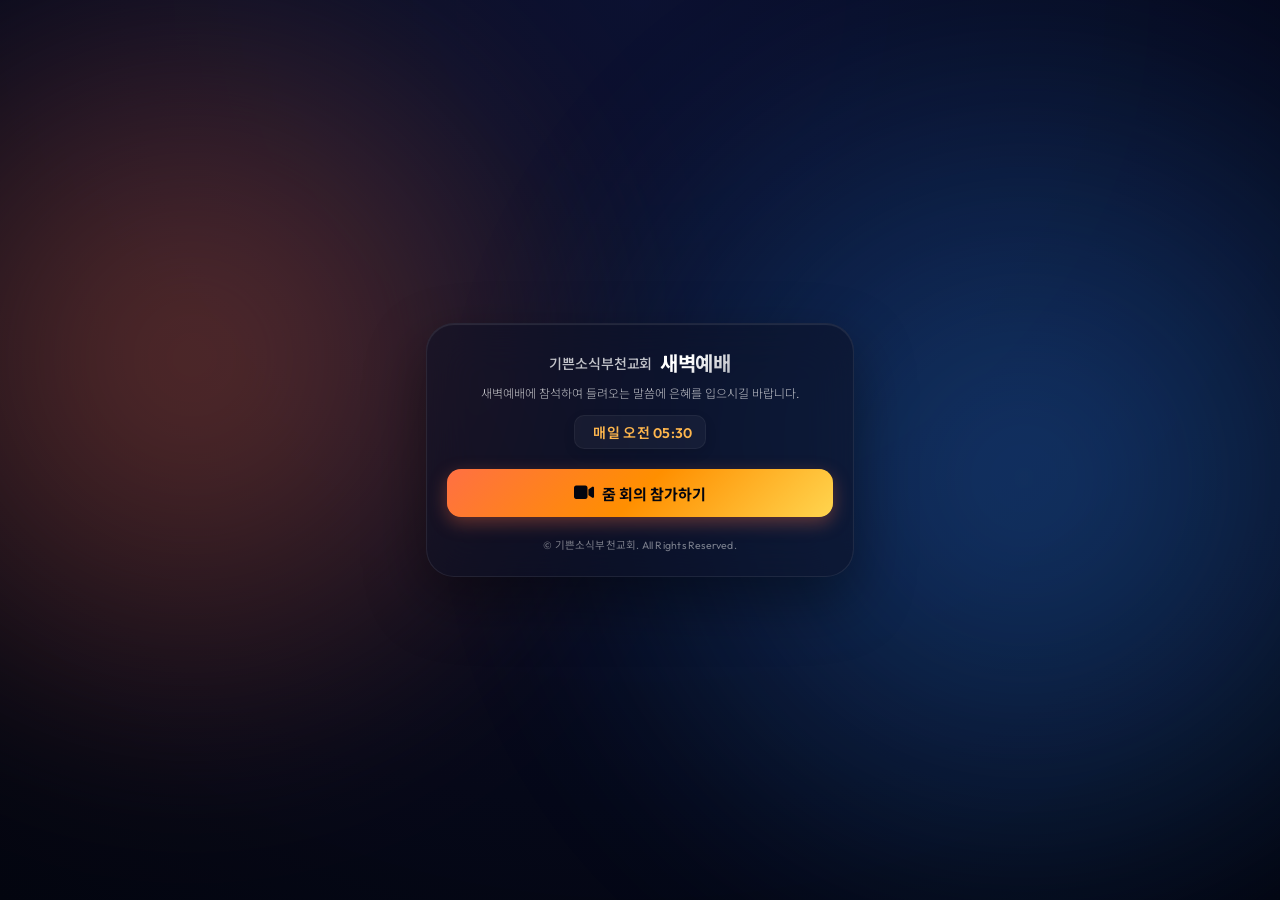
==== index.html @ c391fa34 "Initial commit: compact and minimal Zoom landing page" ====
<!DOCTYPE html>
<html lang="ko">
<head>
  <meta charset="UTF-8">
  <meta name="viewport" content="width=device-width, initial-scale=1.0, maximum-scale=1.0, user-scalable=no">
  <title>기쁜소식부천교회 새벽예배 안내</title>
  
  <!-- SEO Meta Tags -->
  <meta name="description" content="기쁜소식부천교회 새벽예배 줌(Zoom) 참가 및 예배 안내 페이지입니다. 매일 오전 05:30 온라인으로 함께 예배를 드려보세요.">
  <meta name="theme-color" content="#0a0f24">
  
  <!-- Google Fonts -->
  <link rel="preconnect" href="https://fonts.googleapis.com">
  <link rel="preconnect" href="https://fonts.gstatic.com" crossorigin>
  <link href="https://fonts.googleapis.com/css2?family=Noto+Sans+KR:wght@300;400;500;700&family=Outfit:wght@300;400;500;600;700&display=swap" rel="stylesheet">
  
  <!-- FontAwesome Icons -->
  <link rel="stylesheet" href="https://cdnjs.cloudflare.com/ajax/libs/font-awesome/6.4.0/css/all.min.css">
  
  <!-- Custom Styles -->
  <link rel="stylesheet" href="index.css">
</head>
<body>
  <!-- Animated Background Elements -->
  <div class="bg-gradient-overlay"></div>
  <div class="glow-orb" id="orb-1"></div>
  <div class="glow-orb" id="orb-2"></div>
  
  <div class="app-container">
    <main class="card-container">
      <!-- Header Section -->
      <header class="header-section">
        <h1 class="main-title">
          <span id="church-title" class="church-title">기쁜소식부천교회</span>
          <span class="service-badge">새벽예배</span>
        </h1>
        <p id="service-subtitle" class="service-subtitle">새벽예배에 참석하여 들려오는 말씀에 은혜를 입으시길 바랍니다.</p>
        
        <div class="time-card">
          <i class="fa-regular fa-clock-three clock-icon"></i>
          <span id="service-time" class="time-text">매일 오전 05:30</span>
        </div>
      </header>

      <!-- Main Action: Join Zoom -->
      <section class="action-section">
        <a id="btn-join-zoom" href="#" target="_blank" class="join-button">
          <span class="pulse-effect"></span>
          <i class="fa-solid fa-video join-icon"></i>
          <span>줌 회의 참가하기</span>
        </a>
      </section>

      <!-- Zoom Connection Credentials (Hidden as requested) -->
      <!--
      <section class="credentials-section">
        ...
      </section>
      -->

      <!-- Bible Verse Card (Hidden in Minimal View)
      <section class="verse-section">
        <div class="verse-card">
          <i class="fa-solid fa-quote-left quote-icon top"></i>
          <p id="txt-bible-verse" class="verse-text">“하나님은 영이시니 예배하는 자가 신령과 진정으로 예배할찌니라” (요4:24)</p>
          <i class="fa-solid fa-quote-right quote-icon bottom"></i>
        </div>
      </section>
      -->

      <!-- Guidelines Section (Hidden in Minimal View)
      <section class="guidelines-section">
        <div class="guidelines-box">
          <i class="fa-solid fa-circle-info info-icon"></i>
          <p id="txt-instructions" class="guidelines-text">
            인터넷으로 예배를 드리시는 분은 화면을 켜고 바르게 앉아 오프라인 예배에 참석하는 마음으로 임해주시기 바랍니다.
          </p>
        </div>
      </section>
      -->
      
      <!-- Footer Copyright -->
      <footer class="footer-section">
        <p>&copy; 기쁜소식부천교회. All Rights Reserved.</p>
      </footer>
    </main>
  </div>

  <!-- Configuration and Logic Scripts -->
  <script src="config.js"></script>
  <script src="index.js"></script>
</body>
</html>
---- index.css ----
/* ==========================================
   Design System: Dawn & Glow (새벽 테마)
   ========================================== */

:root {
  /* Colors */
  --bg-dark: #060919;
  --bg-darker: #03050f;
  --card-bg: rgba(255, 255, 255, 0.03);
  --card-border: rgba(255, 255, 255, 0.08);
  
  --primary-glow: rgba(255, 152, 0, 0.15);
  --secondary-glow: rgba(45, 140, 255, 0.12);
  
  /* Accent Colors */
  --color-dawn-gold: #ffb74d;
  --color-dawn-orange: #ff7043;
  --color-sun: #ffd54f;
  --color-zoom: #2d8cff;
  
  /* Text Colors */
  --text-primary: #ffffff;
  --text-secondary: rgba(255, 255, 255, 0.75);
  --text-muted: rgba(255, 255, 255, 0.45);
  --text-verse: #ffe082;
  
  /* Typography */
  --font-family: 'Outfit', 'Noto Sans KR', -apple-system, BlinkMacSystemFont, 'Segoe UI', Roboto, Helvetica, Arial, sans-serif;
  
  /* Transitions */
  --transition-smooth: all 0.3s cubic-bezier(0.4, 0, 0.2, 1);
  --transition-bounce: all 0.5s cubic-bezier(0.175, 0.885, 0.32, 1.275);
}

/* Reset & Base Styles */
* {
  margin: 0;
  padding: 0;
  box-sizing: border-box;
  -webkit-tap-highlight-color: transparent;
}

body {
  font-family: var(--font-family);
  background-color: var(--bg-dark);
  color: var(--text-primary);
  min-height: 100vh;
  display: flex;
  justify-content: center;
  align-items: center;
  overflow-x: hidden;
  position: relative;
}

/* Smooth custom scrollbar for mobile browser */
::-webkit-scrollbar {
  width: 6px;
}
::-webkit-scrollbar-track {
  background: var(--bg-darker);
}
::-webkit-scrollbar-thumb {
  background: rgba(255, 255, 255, 0.15);
  border-radius: 3px;
}
::-webkit-scrollbar-thumb:hover {
  background: rgba(255, 255, 255, 0.3);
}

/* Ambient Background Glows */
.bg-gradient-overlay {
  position: fixed;
  top: 0;
  left: 0;
  width: 100vw;
  height: 100vh;
  background: radial-gradient(circle at 50% 0%, rgba(13, 20, 56, 0.8) 0%, var(--bg-darker) 100%);
  z-index: -3;
}

.glow-orb {
  position: fixed;
  border-radius: 50%;
  filter: blur(80px);
  opacity: 0.35;
  z-index: -2;
  pointer-events: none;
}

#orb-1 {
  top: -10%;
  left: -20%;
  width: 70vw;
  height: 70vw;
  background: radial-gradient(circle, var(--color-dawn-orange) 0%, transparent 70%);
  animation: floatOrb1 15s infinite alternate ease-in-out;
}

#orb-2 {
  bottom: -10%;
  right: -20%;
  width: 80vw;
  height: 80vw;
  background: radial-gradient(circle, var(--color-zoom) 0%, transparent 70%);
  animation: floatOrb2 20s infinite alternate ease-in-out;
}

/* Animations for Background Orbs */
@keyframes floatOrb1 {
  0% { transform: translate(0, 0) scale(1); }
  100% { transform: translate(8%, 10%) scale(1.15); }
}

@keyframes floatOrb2 {
  0% { transform: translate(0, 0) scale(1); }
  100% { transform: translate(-10%, -8%) scale(0.9); }
}

/* App Container */
.app-container {
  width: 100%;
  max-width: 460px;
  padding: 16px;
  display: flex;
  justify-content: center;
  align-items: center;
  min-height: 100vh;
}

/* Glass Card Container */
.card-container {
  width: 100%;
  background: rgba(13, 17, 38, 0.55);
  backdrop-filter: blur(24px);
  -webkit-backdrop-filter: blur(24px);
  border: 1px solid var(--card-border);
  border-radius: 28px;
  padding: 24px 20px;
  box-shadow: 0 24px 60px rgba(0, 0, 0, 0.4), 
              inset 0 1px 1px rgba(255, 255, 255, 0.1);
  display: flex;
  flex-direction: column;
  gap: 20px;
  position: relative;
  overflow: hidden;
  animation: slideUpFade 0.8s cubic-bezier(0.16, 1, 0.3, 1);
}

@keyframes slideUpFade {
  from {
    opacity: 0;
    transform: translateY(30px);
  }
  to {
    opacity: 1;
    transform: translateY(0);
  }
}

/* Header Section */
.header-section {
  display: flex;
  flex-direction: column;
  align-items: center;
  text-align: center;
  position: relative;
}

.logo-container {
  width: 48px;
  height: 48px;
  background: linear-gradient(135deg, rgba(255, 112, 67, 0.25) 0%, rgba(255, 213, 79, 0.25) 100%);
  border: 1px solid rgba(255, 171, 64, 0.3);
  border-radius: 14px;
  display: flex;
  justify-content: center;
  align-items: center;
  margin-bottom: 10px;
  box-shadow: 0 6px 18px rgba(255, 112, 67, 0.15);
  position: relative;
}

.dawn-logo-icon {
  font-size: 20px;
  background: linear-gradient(135deg, var(--color-sun) 0%, var(--color-dawn-orange) 100%);
  -webkit-background-clip: text;
  -webkit-text-fill-color: transparent;
  animation: gentlePulse 3s infinite alternate ease-in-out;
}

@keyframes gentlePulse {
  0% { transform: scale(1); filter: drop-shadow(0 0 2px rgba(255, 213, 79, 0.3)); }
  100% { transform: scale(1.08); filter: drop-shadow(0 0 10px rgba(255, 112, 67, 0.6)); }
}

.main-title {
  display: flex;
  align-items: center;
  justify-content: center;
  gap: 8px;
  margin-bottom: 8px;
  flex-wrap: wrap;
}

.church-title {
  font-size: 14px;
  font-weight: 500;
  letter-spacing: -0.01em;
  color: var(--text-secondary);
}

.service-badge {
  font-size: 20px;
  font-weight: 700;
  letter-spacing: -0.02em;
  background: linear-gradient(135deg, #ffffff 40%, rgba(255, 255, 255, 0.7) 100%);
  -webkit-background-clip: text;
  -webkit-text-fill-color: transparent;
}

.service-subtitle {
  font-size: 12px;
  color: var(--text-secondary);
  line-height: 1.5;
  max-width: 90%;
  margin-bottom: 12px;
  font-weight: 300;
}

.time-card {
  display: flex;
  align-items: center;
  gap: 6px;
  background: rgba(255, 255, 255, 0.04);
  border: 1px solid rgba(255, 255, 255, 0.05);
  border-radius: 10px;
  padding: 6px 12px;
  box-shadow: 0 4px 12px rgba(0, 0, 0, 0.1);
}

.clock-icon {
  font-size: 14px;
  color: var(--color-dawn-gold);
}

.time-text {
  font-size: 14px;
  font-weight: 600;
  color: var(--color-dawn-gold);
  letter-spacing: 0.02em;
}

/* Action: Join Zoom Button */
.action-section {
  width: 100%;
  display: flex;
  justify-content: center;
}

.join-button {
  width: 100%;
  height: 48px;
  border-radius: 14px;
  border: none;
  background: linear-gradient(135deg, var(--color-dawn-orange) 0%, #ff8f00 50%, var(--color-sun) 100%);
  color: #03050f;
  font-family: var(--font-family);
  font-size: 15px;
  font-weight: 700;
  text-decoration: none;
  display: flex;
  justify-content: center;
  align-items: center;
  gap: 8px;
  cursor: pointer;
  position: relative;
  z-index: 1;
  box-shadow: 0 6px 18px rgba(255, 112, 67, 0.35);
  transition: var(--transition-bounce);
  overflow: hidden;
}

.join-button:hover, .join-button:focus {
  transform: translateY(-2px) scale(1.02);
  box-shadow: 0 12px 30px rgba(255, 112, 67, 0.5);
  outline: none;
}

.join-button:active {
  transform: translateY(1px) scale(0.98);
}

/* Pulse Glow Effect behind join button */
.pulse-effect {
  position: absolute;
  top: 0;
  left: 0;
  width: 100%;
  height: 100%;
  border-radius: 14px;
  background: inherit;
  z-index: -1;
  opacity: 0.5;
  animation: pulseButton 2s infinite ease-out;
}

@keyframes pulseButton {
  0% { transform: scale(1); opacity: 0.5; }
  100% { transform: scale(1.15, 1.25); opacity: 0; }
}

.join-icon {
  font-size: 18px;
}

/* Credentials Section */
.credentials-section {
  display: flex;
  flex-direction: column;
  gap: 12px;
}

.section-title {
  font-size: 12px;
  font-weight: 600;
  letter-spacing: 0.05em;
  color: var(--text-muted);
  text-transform: uppercase;
  margin-bottom: 2px;
}

.credential-row {
  display: flex;
  justify-content: space-between;
  align-items: center;
  background: rgba(255, 255, 255, 0.03);
  border: 1px solid rgba(255, 255, 255, 0.06);
  border-radius: 12px;
  padding: 10px 14px;
  transition: var(--transition-smooth);
}

.credential-row:hover {
  background: rgba(255, 255, 255, 0.05);
  border-color: rgba(255, 255, 255, 0.1);
}

.credential-info {
  display: flex;
  flex-direction: column;
  gap: 2px;
}

.credential-label {
  font-size: 10.5px;
  color: var(--text-muted);
  font-weight: 500;
}

.credential-value {
  font-size: 15.5px;
  font-weight: 600;
  letter-spacing: 0.02em;
  font-family: 'Outfit', sans-serif;
  color: var(--text-primary);
}

.copy-button {
  background: rgba(255, 255, 255, 0.05);
  border: 1px solid rgba(255, 255, 255, 0.1);
  border-radius: 8px;
  padding: 6px 12px;
  color: var(--text-secondary);
  font-family: var(--font-family);
  font-size: 11.5px;
  font-weight: 500;
  cursor: pointer;
  display: flex;
  align-items: center;
  gap: 6px;
  transition: var(--transition-bounce);
}

.copy-button:hover, .copy-button:focus {
  background: rgba(255, 255, 255, 0.1);
  color: var(--text-primary);
  border-color: rgba(255, 255, 255, 0.2);
  outline: none;
}

.copy-button:active {
  transform: scale(0.95);
}

/* Copied Success State */
.copy-button.copied {
  background: rgba(76, 175, 80, 0.15);
  border-color: rgba(76, 175, 80, 0.4);
  color: #81c784;
  animation: popScale 0.3s cubic-bezier(0.175, 0.885, 0.32, 1.275);
}

@keyframes popScale {
  0% { transform: scale(1); }
  50% { transform: scale(1.15); }
  100% { transform: scale(1); }
}

/* Bible Verse Section */
.verse-section {
  width: 100%;
}

.verse-card {
  position: relative;
  background: linear-gradient(135deg, rgba(255, 171, 64, 0.03) 0%, rgba(255, 112, 67, 0.03) 100%);
  border: 1px dashed rgba(255, 171, 64, 0.15);
  border-radius: 20px;
  padding: 24px 28px;
  text-align: center;
}

.quote-icon {
  position: absolute;
  font-size: 14px;
  color: rgba(255, 171, 64, 0.18);
}

.quote-icon.top {
  top: 14px;
  left: 16px;
}

.quote-icon.bottom {
  bottom: 14px;
  right: 16px;
}

.verse-text {
  font-size: 13.5px;
  font-weight: 400;
  line-height: 1.7;
  color: var(--text-verse);
  letter-spacing: -0.01em;
}

/* Guidelines Box */
.guidelines-section {
  width: 100%;
}

.guidelines-box {
  display: flex;
  gap: 12px;
  background: rgba(45, 140, 255, 0.04);
  border: 1px solid rgba(45, 140, 255, 0.08);
  border-radius: 16px;
  padding: 14px 16px;
}

.info-icon {
  font-size: 14px;
  color: var(--color-zoom);
  margin-top: 2px;
  flex-shrink: 0;
}

.guidelines-text {
  font-size: 12px;
  color: rgba(255, 255, 255, 0.65);
  line-height: 1.6;
  font-weight: 300;
}

/* Footer Copyright */
.footer-section {
  text-align: center;
  margin-top: 0px;
}

.footer-section p {
  font-size: 10.5px;
  color: var(--text-muted);
  letter-spacing: 0.02em;
}

/* Mobile Breakpoints adaptation */
@media (max-width: 375px) {
  .card-container {
    padding: 20px 14px;
    gap: 16px;
  }
  
  .service-subtitle {
    max-width: 95%;
  }
}
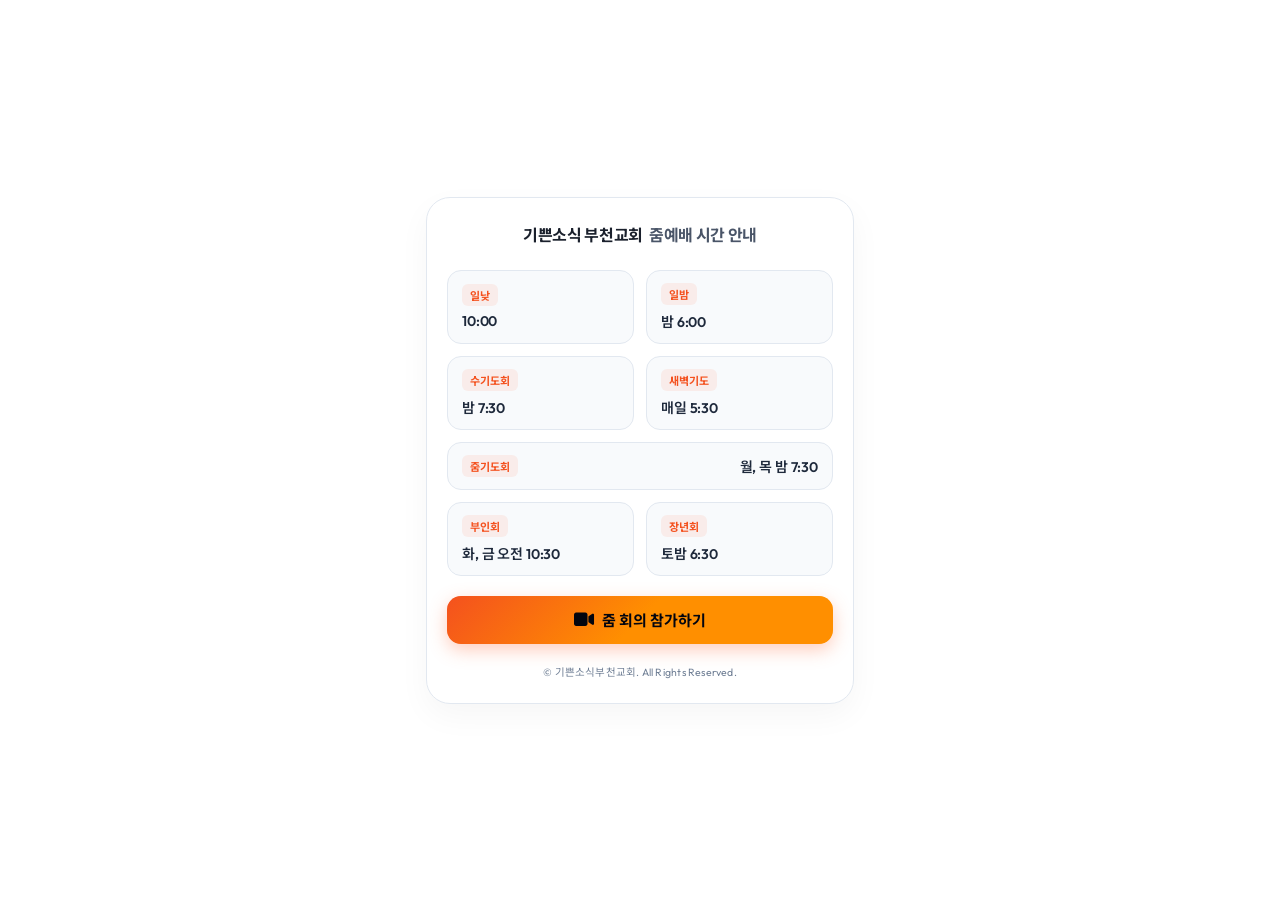
==== commit 24aa0b7c: "Update page to pure white theme and add schedule grid" ====
--- a/index.html
+++ b/index.html
@@ -31,16 +31,44 @@
       <!-- Header Section -->
       <header class="header-section">
         <h1 class="main-title">
-          <span id="church-title" class="church-title">기쁜소식부천교회</span>
-          <span class="service-badge">새벽예배</span>
+          <span id="church-title" class="church-title">기쁜소식 부천교회</span>
+          <span class="service-badge">줌예배 시간 안내</span>
         </h1>
-        <p id="service-subtitle" class="service-subtitle">새벽예배에 참석하여 들려오는 말씀에 은혜를 입으시길 바랍니다.</p>
-        
-        <div class="time-card">
-          <i class="fa-regular fa-clock-three clock-icon"></i>
-          <span id="service-time" class="time-text">매일 오전 05:30</span>
+      </header>
+
+      <!-- Schedule List Section -->
+      <section class="schedule-section">
+        <div class="schedule-list">
+          <div class="schedule-item">
+            <span class="schedule-badge">일낮</span>
+            <span class="schedule-time">10:00</span>
+          </div>
+          <div class="schedule-item">
+            <span class="schedule-badge">일밤</span>
+            <span class="schedule-time">밤 6:00</span>
+          </div>
+          <div class="schedule-item">
+            <span class="schedule-badge">수기도회</span>
+            <span class="schedule-time">밤 7:30</span>
+          </div>
+          <div class="schedule-item">
+            <span class="schedule-badge">새벽기도</span>
+            <span class="schedule-time">매일 5:30</span>
+          </div>
+          <div class="schedule-item full-width">
+            <span class="schedule-badge">줌기도회</span>
+            <span class="schedule-time">월, 목 밤 7:30</span>
+          </div>
+          <div class="schedule-item">
+            <span class="schedule-badge">부인회</span>
+            <span class="schedule-time">화, 금 오전 10:30</span>
+          </div>
+          <div class="schedule-item">
+            <span class="schedule-badge">장년회</span>
+            <span class="schedule-time">토밤 6:30</span>
+          </div>
         </div>
-      </header>
+      </section>
 
       <!-- Main Action: Join Zoom -->
       <section class="action-section">
--- a/index.css
+++ b/index.css
@@ -3,26 +3,26 @@
    ========================================== */
 
 :root {
-  /* Colors */
-  --bg-dark: #060919;
-  --bg-darker: #03050f;
-  --card-bg: rgba(255, 255, 255, 0.03);
-  --card-border: rgba(255, 255, 255, 0.08);
+  /* Colors - Pure White Theme */
+  --bg-dark: #ffffff;
+  --bg-darker: #ffffff;
+  --card-bg: #ffffff;
+  --card-border: #e2e8f0;
   
-  --primary-glow: rgba(255, 152, 0, 0.15);
-  --secondary-glow: rgba(45, 140, 255, 0.12);
+  --primary-glow: rgba(255, 112, 67, 0.04);
+  --secondary-glow: rgba(45, 140, 255, 0.04);
   
   /* Accent Colors */
-  --color-dawn-gold: #ffb74d;
-  --color-dawn-orange: #ff7043;
-  --color-sun: #ffd54f;
-  --color-zoom: #2d8cff;
+  --color-dawn-gold: #d84315;
+  --color-dawn-orange: #f4511e;
+  --color-sun: #ff8f00;
+  --color-zoom: #0076ff;
   
   /* Text Colors */
-  --text-primary: #ffffff;
-  --text-secondary: rgba(255, 255, 255, 0.75);
-  --text-muted: rgba(255, 255, 255, 0.45);
-  --text-verse: #ffe082;
+  --text-primary: #1a1e2d;
+  --text-secondary: #4a5568;
+  --text-muted: #718096;
+  --text-verse: #c62828;
   
   /* Typography */
   --font-family: 'Outfit', 'Noto Sans KR', -apple-system, BlinkMacSystemFont, 'Segoe UI', Roboto, Helvetica, Arial, sans-serif;
@@ -60,11 +60,11 @@
   background: var(--bg-darker);
 }
 ::-webkit-scrollbar-thumb {
-  background: rgba(255, 255, 255, 0.15);
+  background: rgba(0, 0, 0, 0.15);
   border-radius: 3px;
 }
 ::-webkit-scrollbar-thumb:hover {
-  background: rgba(255, 255, 255, 0.3);
+  background: rgba(0, 0, 0, 0.3);
 }
 
 /* Ambient Background Glows */
@@ -74,17 +74,12 @@
   left: 0;
   width: 100vw;
   height: 100vh;
-  background: radial-gradient(circle at 50% 0%, rgba(13, 20, 56, 0.8) 0%, var(--bg-darker) 100%);
+  background: #ffffff;
   z-index: -3;
 }
 
 .glow-orb {
-  position: fixed;
-  border-radius: 50%;
-  filter: blur(80px);
-  opacity: 0.35;
-  z-index: -2;
-  pointer-events: none;
+  display: none;
 }
 
 #orb-1 {
@@ -130,14 +125,11 @@
 /* Glass Card Container */
 .card-container {
   width: 100%;
-  background: rgba(13, 17, 38, 0.55);
-  backdrop-filter: blur(24px);
-  -webkit-backdrop-filter: blur(24px);
+  background: var(--card-bg);
   border: 1px solid var(--card-border);
-  border-radius: 28px;
+  border-radius: 24px;
   padding: 24px 20px;
-  box-shadow: 0 24px 60px rgba(0, 0, 0, 0.4), 
-              inset 0 1px 1px rgba(255, 255, 255, 0.1);
+  box-shadow: 0 12px 32px rgba(0, 0, 0, 0.04);
   display: flex;
   flex-direction: column;
   gap: 20px;
@@ -197,25 +189,23 @@
   display: flex;
   align-items: center;
   justify-content: center;
-  gap: 8px;
-  margin-bottom: 8px;
+  gap: 6px;
+  margin-bottom: 4px;
   flex-wrap: wrap;
 }
 
 .church-title {
-  font-size: 14px;
-  font-weight: 500;
-  letter-spacing: -0.01em;
-  color: var(--text-secondary);
+  font-size: 16px;
+  font-weight: 700;
+  color: #1a202c;
+  letter-spacing: -0.02em;
 }
 
 .service-badge {
-  font-size: 20px;
+  font-size: 16px;
   font-weight: 700;
+  color: #4a5568;
   letter-spacing: -0.02em;
-  background: linear-gradient(135deg, #ffffff 40%, rgba(255, 255, 255, 0.7) 100%);
-  -webkit-background-clip: text;
-  -webkit-text-fill-color: transparent;
 }
 
 .service-subtitle {
@@ -231,11 +221,11 @@
   display: flex;
   align-items: center;
   gap: 6px;
-  background: rgba(255, 255, 255, 0.04);
-  border: 1px solid rgba(255, 255, 255, 0.05);
+  background: rgba(255, 255, 255, 0.7);
+  border: 1px solid rgba(255, 171, 64, 0.2);
   border-radius: 10px;
   padding: 6px 12px;
-  box-shadow: 0 4px 12px rgba(0, 0, 0, 0.1);
+  box-shadow: 0 4px 12px rgba(13, 20, 56, 0.04);
 }
 
 .clock-icon {
@@ -490,8 +480,57 @@
     padding: 20px 14px;
     gap: 16px;
   }
-  
-  .service-subtitle {
-    max-width: 95%;
-  }
-}
+}
+
+/* Schedule List Styles */
+.schedule-section {
+  width: 100%;
+}
+
+.schedule-list {
+  display: grid;
+  grid-template-columns: repeat(2, 1fr);
+  gap: 12px;
+  width: 100%;
+}
+
+.schedule-item {
+  display: flex;
+  flex-direction: column;
+  justify-content: center;
+  align-items: flex-start;
+  background: #f8fafc;
+  border: 1px solid #e2e8f0;
+  border-radius: 14px;
+  padding: 12px 14px;
+  gap: 6px;
+  transition: var(--transition-smooth);
+}
+
+.schedule-item:hover {
+  background: #f1f5f9;
+  border-color: #cbd5e1;
+}
+
+.schedule-item.full-width {
+  grid-column: span 2;
+  flex-direction: row;
+  justify-content: space-between;
+  align-items: center;
+}
+
+.schedule-badge {
+  font-size: 11px;
+  font-weight: 700;
+  color: #f4511e;
+  background: rgba(244, 81, 30, 0.08);
+  padding: 3px 8px;
+  border-radius: 6px;
+}
+
+.schedule-time {
+  font-size: 14px;
+  font-weight: 600;
+  color: #1e293b;
+  letter-spacing: -0.01em;
+}
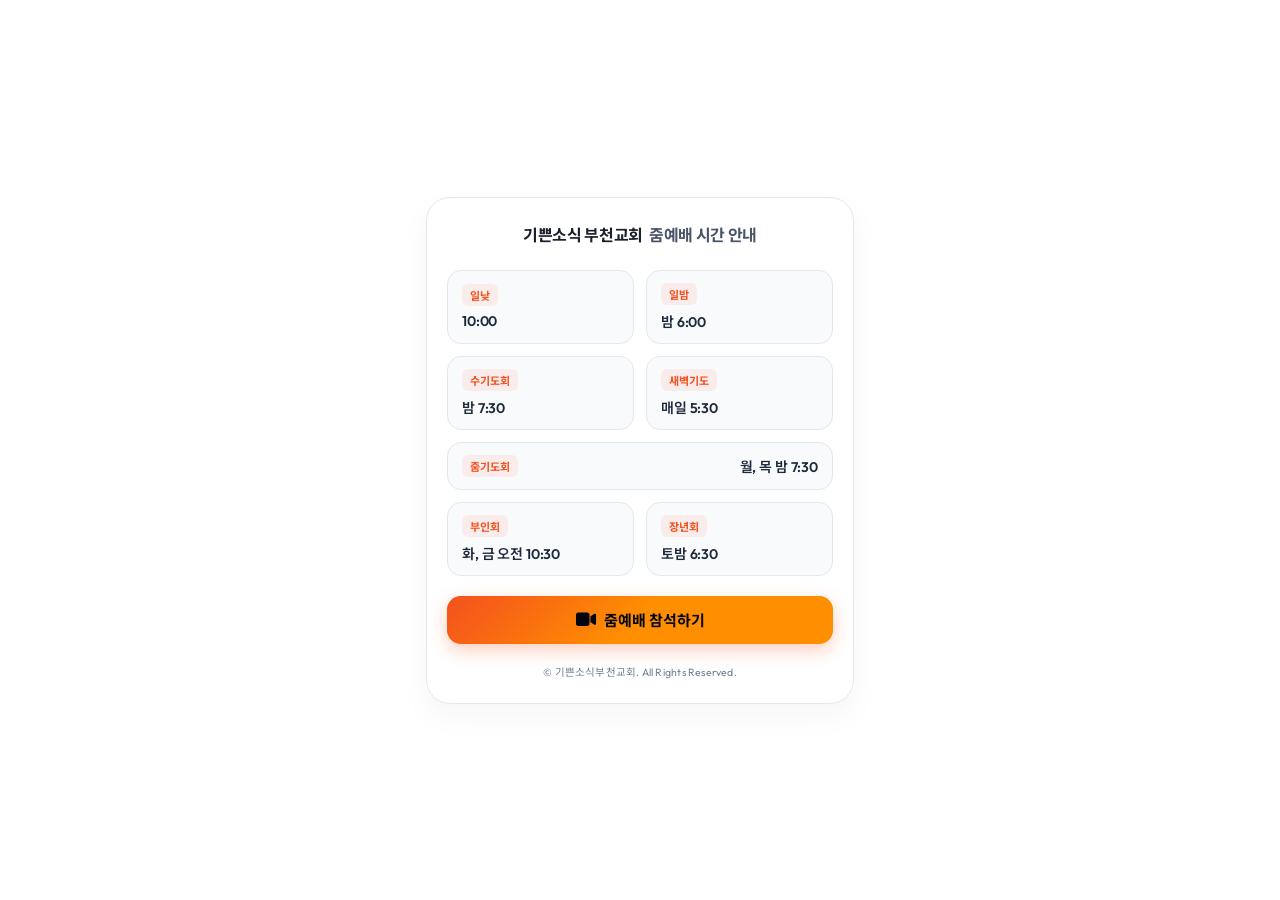
==== commit 8c2f93b4: "Change join button text to '줌예배 참석하기'" ====
--- a/index.html
+++ b/index.html
@@ -3,11 +3,17 @@
 <head>
   <meta charset="UTF-8">
   <meta name="viewport" content="width=device-width, initial-scale=1.0, maximum-scale=1.0, user-scalable=no">
-  <title>기쁜소식부천교회 새벽예배 안내</title>
+  <title>기쁜소식 부천교회 줌예배 안내</title>
   
   <!-- SEO Meta Tags -->
-  <meta name="description" content="기쁜소식부천교회 새벽예배 줌(Zoom) 참가 및 예배 안내 페이지입니다. 매일 오전 05:30 온라인으로 함께 예배를 드려보세요.">
-  <meta name="theme-color" content="#0a0f24">
+  <meta name="description" content="기쁜소식 부천교회 줌예배 줌(Zoom) 참가 및 예배 안내 페이지입니다.">
+  <meta name="theme-color" content="#ffffff">
+  
+  <!-- Open Graph / KakaoTalk Share Preview Tags -->
+  <meta property="og:title" content="기쁜소식 부천교회 줌예배 안내">
+  <meta property="og:description" content="온라인 줌(Zoom) 예배 접속 링크 및 시간표 안내 페이지입니다.">
+  <meta property="og:type" content="website">
+  <meta property="og:url" content="https://cwchung88-ccw.github.io/zoom/">
   
   <!-- Google Fonts -->
   <link rel="preconnect" href="https://fonts.googleapis.com">
@@ -75,7 +81,7 @@
         <a id="btn-join-zoom" href="#" target="_blank" class="join-button">
           <span class="pulse-effect"></span>
           <i class="fa-solid fa-video join-icon"></i>
-          <span>줌 회의 참가하기</span>
+          <span>줌예배 참석하기</span>
         </a>
       </section>
 
